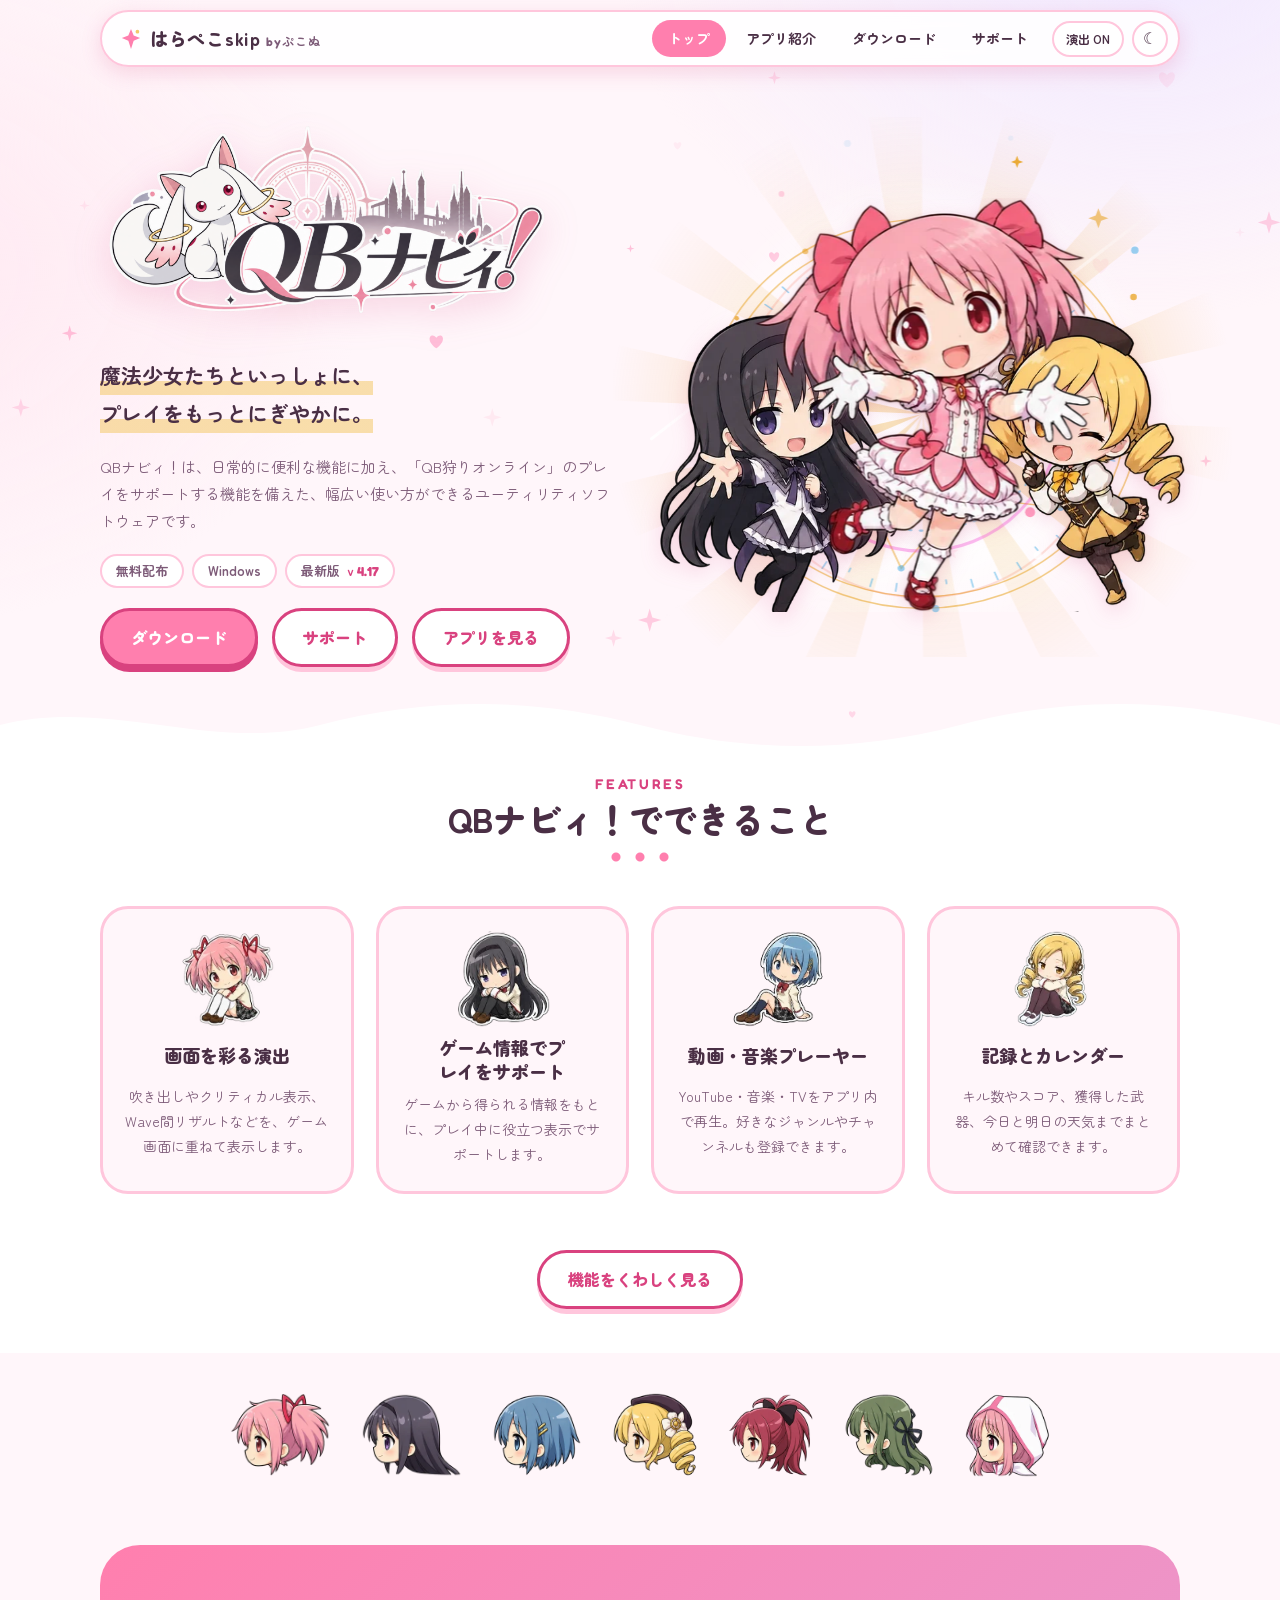
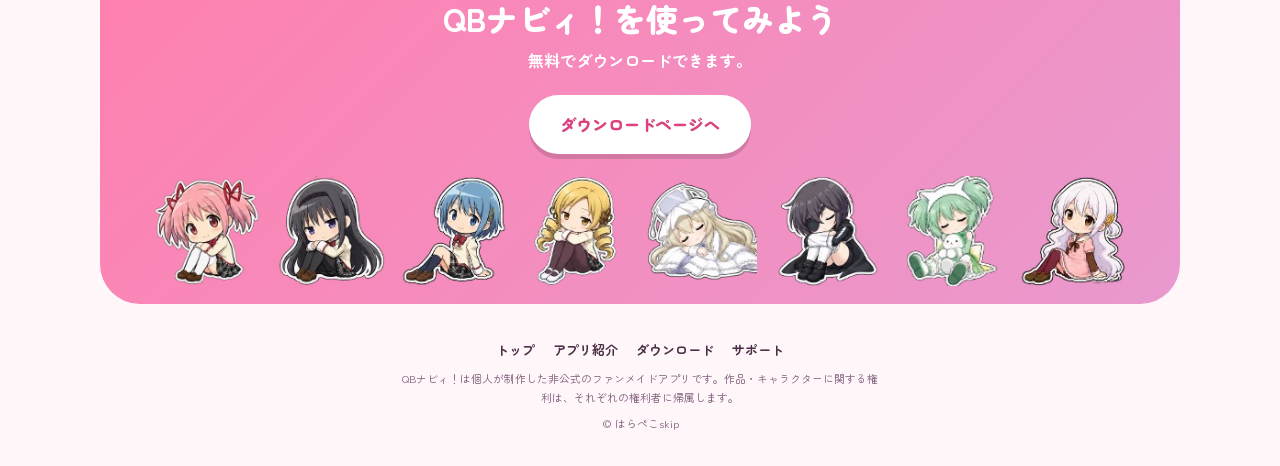
==== index.html @ 23e4e577 "Add files via upload" ====
<!doctype html>
<html lang="ja">
<head>
<meta charset="utf-8">
<meta name="viewport" content="width=device-width,initial-scale=1">
<title>QBナビィ！ | はらぺこskip</title>
<meta name="description" content="日常で便利な機能と「QB狩りオンライン」のプレイサポート機能を備えたユーティリティソフト「QBナビィ！」の紹介サイト。">
<link rel="preconnect" href="https://fonts.googleapis.com"><link rel="preconnect" href="https://fonts.gstatic.com" crossorigin><link href="https://fonts.googleapis.com/css2?family=Fredoka:wght@500;600&family=Zen+Maru+Gothic:wght@500;700;900&display=swap" rel="stylesheet">
<link rel="stylesheet" href="assets/css/style.css">
</head>
<body>
<canvas id="sparkles" aria-hidden="true"></canvas>
<header class="site-header">
  <a class="brand" href="index.html"><svg viewBox="0 0 24 24" aria-hidden="true"><path fill="#ff7fae" d="M12 1l2.9 7.1L22 11l-7.1 2.9L12 23l-2.9-9.1L2 11l7.1-2.9z"/><circle cx="19" cy="4" r="2" fill="#f3c969"/></svg><span>はらぺこskip <small>byぷこぬ</small></span></a>
  <nav class="site-nav" aria-label="メインメニュー">
    <a href="index.html" aria-current="page">トップ</a><a href="features.html">アプリ紹介</a><a href="download.html">ダウンロード</a><a href="support.html">サポート</a>
    <button class="motion-btn" type="button" aria-pressed="true">演出 ON</button><button class="theme-btn" type="button" aria-label="ダークモードにする">☾</button>
  </nav>
</header>
<div class="wrap">
<main>
<section class="hero">
  <div class="hero-copy">
    <h1 class="logo-h"><img class="hero-logo" src="assets/img/logo.png" alt="QBナビィ！" width="800" height="400"></h1>
    <p class="hero-lead"><span>魔法少女たちといっしょに、</span><br><span>プレイをもっとにぎやかに。</span></p>
    <p class="hero-sub">QBナビィ！は、日常的に便利な機能に加え、「QB狩りオンライン」のプレイをサポートする機能を備えた、幅広い使い方ができるユーティリティソフトウェアです。</p>
    <div class="badges"><span class="badge">無料配布</span><span class="badge">Windows</span><span class="badge">最新版 <b>ｖ4.17</b></span></div>
    <div class="btn-row">
      <a class="btn btn-primary" href="download.html">ダウンロード</a>
      <a class="btn btn-ghost" href="support.html">サポート</a>
      <a class="btn btn-ghost" href="features.html">アプリを見る</a>
    </div>
  </div>
  <div class="stage" aria-label="キャラクターをタップするとふきだしが出ます">
    <canvas id="stage-fx" aria-hidden="true"></canvas>
    <span class="bubble" role="status" aria-live="polite"></span>
    <button class="ch ch-l" type="button" aria-label="ふきだしを出す"><img src="assets/img/chars/homura_2.webp" alt=""></button>
    <button class="ch ch-r" type="button" aria-label="ふきだしを出す"><img src="assets/img/chars/mami_3.webp" alt=""></button>
    <button class="ch ch-main" type="button" aria-label="ふきだしを出す"><img src="assets/img/chars/madoka_1.webp" alt=""></button>
  </div>
</section>
<svg class="wave" viewBox="0 0 1440 56" preserveAspectRatio="none" aria-hidden="true"><path d="M0 30 C120 2 240 58 360 30 S600 2 720 30 S960 58 1080 30 S1320 2 1440 30 V56 H0 Z"/></svg>
<div class="band">
  <div class="sec-title" style="padding-top:20px"><span class="en">FEATURES</span><h2>QBナビィ！でできること</h2></div>
  <div class="pickup">
    <div class="pick"><img src="assets/img/chibi/madoka.webp" alt="" width="96" height="96"><h3>画面を彩る演出</h3><p>吹き出しやクリティカル表示、Wave間リザルトなどを、ゲーム画面に重ねて表示します。</p></div>
    <div class="pick"><img src="assets/img/chibi/homura.webp" alt="" width="96" height="96"><h3>ゲーム情報でプレイをサポート</h3><p>ゲームから得られる情報をもとに、プレイ中に役立つ表示でサポートします。</p></div>
    <div class="pick"><img src="assets/img/chibi/aosaya.webp" alt="" width="96" height="96"><h3>動画・音楽プレーヤー</h3><p>YouTube・音楽・TVをアプリ内で再生。好きなジャンルやチャンネルも登録できます。</p></div>
    <div class="pick"><img src="assets/img/chibi/mami.webp" alt="" width="96" height="96"><h3>記録とカレンダー</h3><p>キル数やスコア、獲得した武器、今日と明日の天気までまとめて確認できます。</p></div>
  </div>
  <p class="pick-note"><a class="btn btn-ghost" href="features.html">機能をくわしく見る</a></p>
</div>
<section class="faces" aria-label="キャラクター">
  <img src="assets/img/faces/face_01.webp" alt="" height="84"><img src="assets/img/faces/face_02.webp" alt="" height="84"><img src="assets/img/faces/face_03.webp" alt="" height="84"><img src="assets/img/faces/face_04.webp" alt="" height="84"><img src="assets/img/faces/face_05.webp" alt="" height="84"><img src="assets/img/faces/face_07.webp" alt="" height="84"><img src="assets/img/faces/face_12.webp" alt="" height="84">
</section>
<section class="cta">
  <h2>QBナビィ！を使ってみよう</h2>
  <p>無料でダウンロードできます。</p>
  <a class="btn" href="download.html">ダウンロードページへ</a>
  <div class="cta-row"><img src="assets/img/chibi/madoka.webp" alt=""><img src="assets/img/chibi/homura.webp" alt=""><img src="assets/img/chibi/aosaya.webp" alt=""><img src="assets/img/chibi/mami.webp" alt=""><img src="assets/img/chibi/oriko.webp" alt=""><img src="assets/img/chibi/kirika.webp" alt=""><img src="assets/img/chibi/yuma.webp" alt=""><img src="assets/img/chibi/nagisa.webp" alt=""></div>
</section>
</main>
</div>
<footer class="site-footer">
  <div class="f-nav"><a href="index.html">トップ</a><a href="features.html">アプリ紹介</a><a href="download.html">ダウンロード</a><a href="support.html">サポート</a></div>
  <small>QBナビィ！は個人が制作した非公式のファンメイドアプリです。作品・キャラクターに関する権利は、それぞれの権利者に帰属します。</small>
  <small>© はらぺこskip</small>
</footer>
<script src="assets/js/main.js"></script>
</body>
</html>
---- assets/css/style.css ----
/* ==========================================================
   はらぺこskip / QBナビィ！ 紹介サイト  共通スタイル
   色・フォントは :root のところでまとめて変更できます。
   レイアウト: 浮かぶ丸いナビ + 雲のような波形の区切り + ポップなカード
   ========================================================== */
:root {
  --bg: #fff6fa;
  --bg-2: #ffe8f1;
  --bg-3: #f1e9ff;
  --ink: #4a2f45;
  --ink-soft: #7d5b78;
  --pink: #ff7fae;
  --pink-deep: #d9427f;
  --lilac: #cdb9f5;
  --gold: #f3c969;
  --card: #ffffff;
  --line: #ffc6dc;
  --shadow: rgba(217, 66, 127, .18);
  --on-pink: #ffffff;
  --sparkle: #ff9cc4;
  --fx-a: #e8a21f;
  --fx-b: #46aee6;

  --font-main: "Zen Maru Gothic", "Hiragino Maru Gothic ProN", "Yu Gothic", "Meiryo", sans-serif;
  --font-deco: "Fredoka", "Zen Maru Gothic", sans-serif;
}
@media (prefers-color-scheme: dark) {
  :root:not([data-theme="light"]) {
    --bg: #241633; --bg-2: #301f44; --bg-3: #2a2050;
    --ink: #ffeaf4; --ink-soft: #d8b9d2;
    --pink: #ff8fba; --pink-deep: #ffa3c9; --lilac: #8d73d6; --gold: #f3c969;
    --card: #35224c; --line: #5d3b78; --shadow: rgba(0, 0, 0, .35);
    --on-pink: #3a1530; --sparkle: #ffc2dc; --fx-a: #ffd36b; --fx-b: #7fd0ff;
    color-scheme: dark;
  }
}
:root[data-theme="dark"] {
  --bg: #241633; --bg-2: #301f44; --bg-3: #2a2050;
  --ink: #ffeaf4; --ink-soft: #d8b9d2;
  --pink: #ff8fba; --pink-deep: #ffa3c9; --lilac: #8d73d6; --gold: #f3c969;
  --card: #35224c; --line: #5d3b78; --shadow: rgba(0, 0, 0, .35);
  --on-pink: #3a1530; --sparkle: #ffc2dc; --fx-a: #ffd36b; --fx-b: #7fd0ff;
  color-scheme: dark;
}

* { box-sizing: border-box; }
html { scroll-behavior: smooth; overflow-x: hidden; }
body {
  margin: 0;
  background: var(--bg);
  color: var(--ink);
  font-family: var(--font-main);
  font-size: 16px;
  line-height: 1.8;
  padding-left: max(16px, env(safe-area-inset-left, 0px));
  padding-right: max(16px, env(safe-area-inset-right, 0px));
  padding-block: 0;
  overflow-x: hidden;
}
body::before {
  content: ""; position: fixed; inset: 0; z-index: 0; pointer-events: none;
  background:
    radial-gradient(60vmax 40vmax at 90% -5%, var(--bg-3), transparent 70%),
    radial-gradient(55vmax 40vmax at -10% 30%, var(--bg-2), transparent 70%);
}
img { max-width: 100%; height: auto; display: block; }
a { color: var(--pink-deep); }
:focus-visible { outline: 3px solid var(--gold); outline-offset: 3px; border-radius: 8px; }
h1, h2, h3 { line-height: 1.35; text-wrap: balance; margin: 0; }
p { margin: 0; }

#sparkles { position: fixed; inset: 0; width: 100%; height: 100%; z-index: 0; pointer-events: none; }
.wrap { position: relative; z-index: 1; max-width: 1080px; margin-inline: auto; }

/* ---------- ヘッダー ---------- */
.site-header {
  position: sticky; top: calc(env(safe-area-inset-top, 0px) + 10px); z-index: 20;
  max-width: 1080px; margin: 10px auto 0;
  display: flex; align-items: center; gap: 12px; flex-wrap: wrap; justify-content: space-between;
  padding: 8px 10px 8px 18px;
  background: color-mix(in srgb, var(--card) 88%, transparent);
  backdrop-filter: blur(10px);
  border: 2px solid var(--line); border-radius: 999px;
  box-shadow: 0 6px 20px var(--shadow);
}
.brand { display: inline-flex; align-items: center; gap: 8px; text-decoration: none; color: var(--ink); font-weight: 900; font-size: 18px; letter-spacing: .04em; }
.brand svg { width: 22px; height: 22px; flex: none; }
.brand small { font-family: var(--font-deco); font-weight: 600; font-size: 12px; color: var(--ink-soft); letter-spacing: .08em; }
.site-nav { display: flex; align-items: center; gap: 4px; flex-wrap: wrap; }
.site-nav a {
  text-decoration: none; color: var(--ink); font-weight: 700; font-size: 14px;
  padding: 6px 16px; border-radius: 999px; transition: background .2s, color .2s;
}
.site-nav a:hover { background: var(--bg-2); }
.site-nav a[aria-current="page"] { background: var(--pink); color: var(--on-pink); }
.theme-btn {
  width: 36px; height: 36px; border-radius: 50%; border: 2px solid var(--line);
  background: var(--card); color: var(--ink); cursor: pointer; font-size: 16px; line-height: 1;
  display: grid; place-items: center; margin-left: 4px;
}
.theme-btn:hover { background: var(--bg-2); }

/* ---------- ボタン ---------- */
.btn {
  display: inline-flex; align-items: center; justify-content: center; gap: 8px;
  padding: 12px 28px; border-radius: 999px; font-weight: 900; font-size: 16px; text-decoration: none;
  border: 3px solid var(--pink-deep); cursor: pointer; font-family: inherit;
  transition: transform .15s, box-shadow .15s;
}
.btn:hover { transform: translateY(-2px); }
.btn:active { transform: translateY(1px); }
.btn-primary { background: var(--pink); color: var(--on-pink); box-shadow: 0 5px 0 var(--pink-deep); }
.btn-primary:hover { box-shadow: 0 7px 0 var(--pink-deep); }
.btn-ghost { background: var(--card); color: var(--pink-deep); box-shadow: 0 5px 0 var(--line); }
.btn-ghost:hover { box-shadow: 0 7px 0 var(--line); }
.btn-row { display: flex; gap: 14px; flex-wrap: wrap; }

/* ---------- 見出し ---------- */
.sec-title { text-align: center; margin-bottom: 36px; }
.sec-title .en { display: block; font-family: var(--font-deco); font-weight: 600; font-size: 14px; letter-spacing: .18em; color: var(--pink-deep); }
.sec-title h2 { font-size: clamp(24px, 4.5vw, 34px); font-weight: 900; }
.sec-title h2::after {
  content: ""; display: block; width: 72px; height: 10px; margin: 10px auto 0;
  background: radial-gradient(circle, var(--pink) 4px, transparent 5px) 0 50% / 24px 10px repeat-x;
}

/* ---------- トップ: ヒーロー ---------- */
.hero { display: grid; grid-template-columns: 1.05fr 1fr; gap: 24px; align-items: center; padding-block: 40px 28px; }
.hero-copy { min-width: 0; display: grid; gap: 20px; justify-items: start; }
.hero-logo { width: min(100%, 460px); animation: logo-in 1s cubic-bezier(.3, 1.4, .5, 1) both, bob 5s ease-in-out 1s infinite; filter: drop-shadow(0 10px 18px var(--shadow)); }
.hero-lead { font-size: clamp(17px, 2.4vw, 21px); font-weight: 700; }
.hero-lead span { display: inline-block; background: linear-gradient(transparent 62%, color-mix(in srgb, var(--gold) 55%, transparent) 62%); }
.hero-sub { color: var(--ink-soft); font-size: 15px; max-width: 34em; }
.badges { display: flex; gap: 8px; flex-wrap: wrap; }
.badge { font-size: 13px; font-weight: 700; padding: 3px 14px; border-radius: 999px; background: var(--card); border: 2px solid var(--line); color: var(--ink-soft); }
.badge b { color: var(--pink-deep); font-family: var(--font-deco); }

.stage { position: relative; min-width: 0; height: clamp(320px, 46vw, 450px); }
.stage::before {
  content: ""; position: absolute; inset: 0;
  background: radial-gradient(circle at 50% 56%, color-mix(in srgb, var(--card) 90%, transparent) 0 38%, transparent 68%);
}
#stage-fx { position: absolute; left: -10%; top: -10%; width: 120%; height: 120%; pointer-events: none; z-index: 0; }
.stage .ch {
  position: absolute; bottom: 0; z-index: 2; background: none; border: 0; padding: 0; cursor: pointer;
  transform-origin: 50% 100%;
  animation: pop .95s cubic-bezier(.3, 1.35, .5, 1) both, hop 3.6s ease-in-out infinite;
  filter: drop-shadow(0 6px 10px var(--shadow));
}
.stage .ch img { height: 100%; width: auto; max-width: none; }
.stage .ch:hover { filter: drop-shadow(0 6px 10px var(--shadow)) brightness(1.06); }
.ch-main { left: 50%; translate: -50% 0; height: 92%; z-index: 3; animation-delay: .15s, 1.4s; }
.ch-l    { left: -1%;  height: 66%; animation-delay: .5s, 1.75s; }
.ch-r    { right: -1%; height: 66%; animation-delay: .8s, 2.05s; }
.bubble {
  position: absolute; z-index: 5; left: 50%; top: 2%; transform: translate(-50%, 6px) scale(.9);
  background: var(--card); color: var(--ink); border: 3px solid var(--pink); border-radius: 22px;
  padding: 8px 18px; font-weight: 900; font-size: 15px; white-space: nowrap; opacity: 0;
  box-shadow: 0 6px 16px var(--shadow); transition: opacity .2s, transform .2s; pointer-events: none;
}
.bubble::after {
  content: ""; position: absolute; left: 50%; bottom: -12px; width: 16px; height: 16px; margin-left: -8px;
  background: var(--card); border-right: 3px solid var(--pink); border-bottom: 3px solid var(--pink); transform: rotate(45deg);
}
.bubble.show { opacity: 1; transform: translate(-50%, 0) scale(1); }

/* 波形の区切り */
.wave { display: block; width: 100vw; margin-inline: calc(50% - 50vw); height: 56px; position: relative; z-index: 1; }
.sr-only { position: absolute; width: 1px; height: 1px; overflow: hidden; clip: rect(0 0 0 0); white-space: nowrap; }
h1.logo-h { margin: 0; }
.wave path { fill: var(--card); }
.band { background: var(--card); position: relative; z-index: 1; margin-inline: calc(50% - 50vw); padding-inline: max(16px, calc(50vw - 540px)); }
.band.tint { background: var(--bg-2); }

/* ---------- トップ: できること ---------- */
.pickup { display: grid; grid-template-columns: repeat(auto-fit, minmax(230px, 1fr)); gap: 22px; padding-block: 8px 56px; }
.pick {
  background: var(--bg); border: 3px solid var(--line); border-radius: 28px; padding: 22px 20px 24px;
  display: grid; gap: 8px; justify-items: center; text-align: center; min-width: 0;
  transition: transform .2s, border-color .2s;
}
.pick:hover { transform: translateY(-4px) rotate(-.6deg); border-color: var(--pink); }
.pick img { height: 96px; width: auto; }
.pick h3 { font-size: 18px; font-weight: 900; }
.pick p { font-size: 14px; color: var(--ink-soft); }
.pick-note { text-align: center; padding-bottom: 44px; }

/* 顔アイコンの列 */
.faces { display: flex; flex-wrap: wrap; justify-content: center; gap: 14px 30px; padding-block: 40px 8px; }
.faces img { height: 84px; width: auto; transition: transform .2s; }
.faces img:hover { transform: scale(1.18) rotate(-4deg); }

/* CTA */
.cta {
  position: relative; text-align: center; padding: 52px 20px 18px; margin: 60px 0 0;
  background: linear-gradient(135deg, var(--pink), color-mix(in srgb, var(--pink) 55%, var(--lilac)));
  border-radius: 40px; padding-bottom: 18px; color: var(--on-pink); overflow: hidden; z-index: 1;
}
.cta h2 { font-size: clamp(22px, 4vw, 32px); font-weight: 900; }
.cta p { margin-top: 6px; font-weight: 700; }
.cta .btn { margin-top: 20px; background: var(--card); color: var(--pink-deep); border-color: var(--card); box-shadow: 0 5px 0 rgba(0,0,0,.14); }
.cta-row { display: flex; justify-content: center; align-items: flex-end; gap: clamp(2px, 1.5vw, 14px); margin-top: 22px; flex-wrap: nowrap; }
.cta-row img { height: clamp(58px, 11vw, 110px); width: auto; animation: hop 3s ease-in-out infinite; transform-origin: 50% 100%; }
.cta-row img:nth-child(2n) { animation-delay: -.8s; }
.cta-row img:nth-child(3n) { animation-delay: -1.6s; }

/* ---------- 下層ページ ---------- */
.page-head { text-align: center; padding-block: 64px 20px; display: grid; gap: 10px; justify-items: center; }
.page-head .en { font-family: var(--font-deco); font-weight: 600; letter-spacing: .2em; color: var(--pink-deep); font-size: 14px; }
.page-head h1 { font-size: clamp(28px, 6vw, 44px); font-weight: 900; }
.page-head p { color: var(--ink-soft); max-width: 36em; }
.chips { display: flex; flex-wrap: wrap; gap: 8px; justify-content: center; padding-bottom: 36px; }
.chips a { text-decoration: none; font-weight: 700; font-size: 14px; padding: 4px 16px; border-radius: 999px; background: var(--card); border: 2px solid var(--line); color: var(--ink); }
.chips a:hover { background: var(--pink); color: var(--on-pink); border-color: var(--pink); }

.feature { display: grid; grid-template-columns: 1fr 1fr; gap: 36px; align-items: center; padding-block: 36px; scroll-margin-top: 90px; }
.feature:nth-of-type(even) .shot { order: 2; }
.feature > * { min-width: 0; }
.shot {
  position: relative; background: var(--card); border: 3px solid var(--line); border-radius: 22px; overflow: visible;
  box-shadow: 0 10px 24px var(--shadow);
}
.shot-bar { display: flex; gap: 6px; padding: 10px 14px; background: var(--bg-2); border-radius: 19px 19px 0 0; border-bottom: 3px solid var(--line); }
.shot-bar i { width: 11px; height: 11px; border-radius: 50%; background: var(--pink); display: block; }
.shot-bar i:nth-child(2) { background: var(--gold); }
.shot-bar i:nth-child(3) { background: var(--lilac); }
.shot-body { aspect-ratio: 16 / 10; display: grid; place-items: center; text-align: center; color: var(--ink-soft); font-size: 14px; font-weight: 700;
  background: repeating-linear-gradient(45deg, transparent 0 14px, color-mix(in srgb, var(--pink) 10%, transparent) 14px 28px); border-radius: 0 0 19px 19px; padding: 10px; }
.shot-body img { width: 100%; height: 100%; object-fit: cover; border-radius: 0 0 19px 19px; }
.shot .peek { position: absolute; height: 120px; width: auto; right: -14px; top: -78px; transform: rotate(6deg); pointer-events: none; filter: drop-shadow(0 4px 6px var(--shadow)); }
.feature:nth-of-type(even) .shot .peek { right: auto; left: -14px; transform: rotate(-6deg); }
.f-tag { font-family: var(--font-deco); font-weight: 600; letter-spacing: .12em; font-size: 13px; color: var(--pink-deep); }
.feature h2 { font-size: clamp(22px, 3.6vw, 28px); font-weight: 900; margin: 2px 0 10px; }
.feature p { color: var(--ink-soft); }
.points { list-style: none; padding: 0; margin: 14px 0 0; display: grid; gap: 8px; }
.points li { position: relative; padding-left: 28px; font-size: 15px; font-weight: 700; }
.points li::before { content: ""; position: absolute; left: 2px; top: .55em; width: 14px; height: 14px; background: var(--pink); clip-path: polygon(50% 0, 62% 38%, 100% 50%, 62% 62%, 50% 100%, 38% 62%, 0 50%, 38% 38%); }

.spec { padding-block: 44px 20px; }
.spec-card { background: var(--card); border: 3px solid var(--line); border-radius: 28px; padding: 8px 24px; max-width: 720px; margin: 0 auto; }
.spec-row { display: grid; grid-template-columns: 9em 1fr; gap: 14px; padding: 14px 0; border-bottom: 2px dashed var(--line); }
.spec-row:last-child { border-bottom: 0; }
.spec-row dt { font-weight: 900; color: var(--pink-deep); }
.spec-row dd { margin: 0; min-width: 0; }

/* ---------- ダウンロード ---------- */
.dl-grid { display: grid; grid-template-columns: repeat(auto-fit, minmax(290px, 1fr)); gap: 26px; padding-bottom: 48px; }
.dl-card {
  position: relative; background: var(--card); border: 3px solid var(--line); border-radius: 30px;
  padding: 30px 26px 28px; display: grid; gap: 12px; align-content: start; min-width: 0; box-shadow: 0 10px 24px var(--shadow);
}
.dl-card.main { border-color: var(--pink); }
.dl-card .ribbon { position: absolute; top: -14px; left: 24px; background: var(--pink); color: var(--on-pink); font-weight: 900; font-size: 13px; padding: 2px 16px; border-radius: 999px; }
.dl-card .chibi { position: absolute; right: 16px; top: -46px; height: 96px; width: auto; animation: hop 3.4s ease-in-out infinite; transform-origin: 50% 100%; }
.dl-card h2 { font-size: 22px; font-weight: 900; }
.dl-meta { display: flex; flex-wrap: wrap; gap: 6px 16px; font-size: 14px; color: var(--ink-soft); font-weight: 700; }
.dl-meta b { color: var(--ink); }
.ph { background: color-mix(in srgb, var(--gold) 45%, transparent); padding: 0 6px; border-radius: 6px; }
.dl-card .btn { justify-self: start; margin-top: 6px; }

.steps { list-style: none; padding: 0; margin: 0 auto; display: grid; gap: 16px; max-width: 720px; counter-reset: s; }
.steps li { counter-increment: s; display: grid; grid-template-columns: 48px 1fr; gap: 16px; align-items: start; background: var(--bg); border: 3px solid var(--line); border-radius: 24px; padding: 16px 20px; }
.steps li::before { content: counter(s); width: 44px; height: 44px; border-radius: 50%; background: var(--pink); color: var(--on-pink); display: grid; place-items: center; font-family: var(--font-deco); font-weight: 600; font-size: 22px; }
.steps b { display: block; font-size: 17px; font-weight: 900; }
.steps span { color: var(--ink-soft); font-size: 14px; }
.faq { max-width: 720px; margin: 0 auto; display: grid; gap: 12px; padding-bottom: 20px; }
.faq details { background: var(--card); border: 3px solid var(--line); border-radius: 22px; padding: 4px 20px; }
.faq summary { cursor: pointer; font-weight: 900; padding: 12px 0; list-style: none; display: flex; justify-content: space-between; gap: 12px; }
.faq summary::-webkit-details-marker { display: none; }
.faq summary::after { content: "＋"; color: var(--pink-deep); }
.faq details[open] summary::after { content: "－"; }
.faq details p { padding: 0 0 14px; color: var(--ink-soft); font-size: 15px; }

/* ---------- フッター ---------- */
.site-footer { position: relative; z-index: 1; text-align: center; padding: 34px 0 calc(34px + env(safe-area-inset-bottom, 0px)); color: var(--ink-soft); font-size: 13px; display: grid; gap: 8px; }
.site-footer .f-nav { display: flex; gap: 18px; justify-content: center; flex-wrap: wrap; }
.site-footer .f-nav a { color: var(--ink); font-weight: 700; text-decoration: none; }
.site-footer .f-nav a:hover { color: var(--pink-deep); }
.site-footer small { display: block; max-width: 44em; margin-inline: auto; line-height: 1.7; }

/* ---------- アニメーション ---------- */
@keyframes pop { 0% { opacity: 0; transform: translateY(70px) scale(.5); } 55% { opacity: 1; transform: translateY(-16px) scale(1.06); } 100% { opacity: 1; transform: none; } }
@keyframes logo-in { 0% { opacity: 0; transform: translateY(-40px) scale(.8) rotate(-4deg); } 100% { opacity: 1; transform: none; } }
@keyframes bob { 0%, 100% { transform: translateY(0); } 50% { transform: translateY(-8px); } }
@keyframes hop { 0%, 100% { transform: translateY(0) scaleY(1); } 45% { transform: translateY(-10px) scaleY(1.02); } 60% { transform: translateY(0) scaleY(.97); } }
@keyframes spin { to { transform: rotate(360deg); } }
@keyframes slide { to { transform: translateX(calc(-1 * var(--shift, 50%))); } }
.view[hidden] { display: none !important; }

@media (max-width: 820px) {
  .hero { grid-template-columns: 1fr; padding-top: 24px; }
  .hero-copy { justify-items: center; text-align: center; }
  .badges, .btn-row { justify-content: center; }
  .feature { grid-template-columns: 1fr; gap: 28px; }
  .feature:nth-of-type(even) .shot { order: 0; }
  .site-header { border-radius: 28px; justify-content: center; padding: 8px 12px; }
  .spec-row { grid-template-columns: 1fr; gap: 2px; }
}
:root[data-motion="off"] *, :root[data-motion="off"] *::before, :root[data-motion="off"] *::after { animation: none !important; transition: none !important; scroll-behavior: auto !important; }
@media (prefers-reduced-motion: reduce) {
  :root:not([data-motion="on"]) *, :root:not([data-motion="on"]) *::before, :root:not([data-motion="on"]) *::after { animation: none !important; transition: none !important; scroll-behavior: auto !important; }
}
.motion-btn { height: 36px; padding: 0 12px; border-radius: 999px; border: 2px solid var(--line); background: var(--card); color: var(--ink); font: 700 12px var(--font-main); cursor: pointer; margin-left: 4px; }
.motion-btn:hover { background: var(--bg-2); }

/* ---------- 画面イメージの拡大 ---------- */
.feature h2 small { display: inline-block; font-size: .56em; font-weight: 700; color: var(--ink-soft); margin-left: .3em; }
.shot-body.has-img { padding: 0; aspect-ratio: auto; display: block; }
.zoom { position: relative; display: block; width: 100%; padding: 0; border: 0; background: none; cursor: zoom-in; border-radius: 0 0 19px 19px; overflow: hidden; }
.zoom img { width: 100%; height: auto; object-fit: contain; border-radius: 0; transition: transform .25s; }
.zoom:hover img { transform: scale(1.03); }
.zoom-hint { position: absolute; right: 10px; bottom: 10px; background: var(--pink); color: var(--on-pink); font: 900 12px var(--font-main); padding: 3px 12px; border-radius: 999px; box-shadow: 0 3px 8px var(--shadow); }
.lb { position: fixed; inset: 0; z-index: 100; display: grid; place-items: center; padding: 20px max(16px, env(safe-area-inset-left, 0px)); background: rgba(36, 22, 51, .84); cursor: zoom-out; animation: lb-in .2s both; }
.lb[hidden] { display: none; }
.lb img { max-width: min(96vw, 1240px); max-height: 86vh; width: auto; height: auto; background: repeating-linear-gradient(45deg, transparent 0 14px, color-mix(in srgb, var(--pink) 10%, transparent) 14px 28px) var(--card); border-radius: 18px; border: 4px solid var(--pink); box-shadow: 0 12px 40px rgba(0, 0, 0, .45); }
.lb-close { position: absolute; top: calc(12px + env(safe-area-inset-top, 0px)); right: 16px; width: 44px; height: 44px; border-radius: 50%; border: 3px solid var(--pink); background: var(--card); color: var(--ink); font-size: 22px; cursor: pointer; line-height: 1; }
@keyframes lb-in { from { opacity: 0; } to { opacity: 1; } }
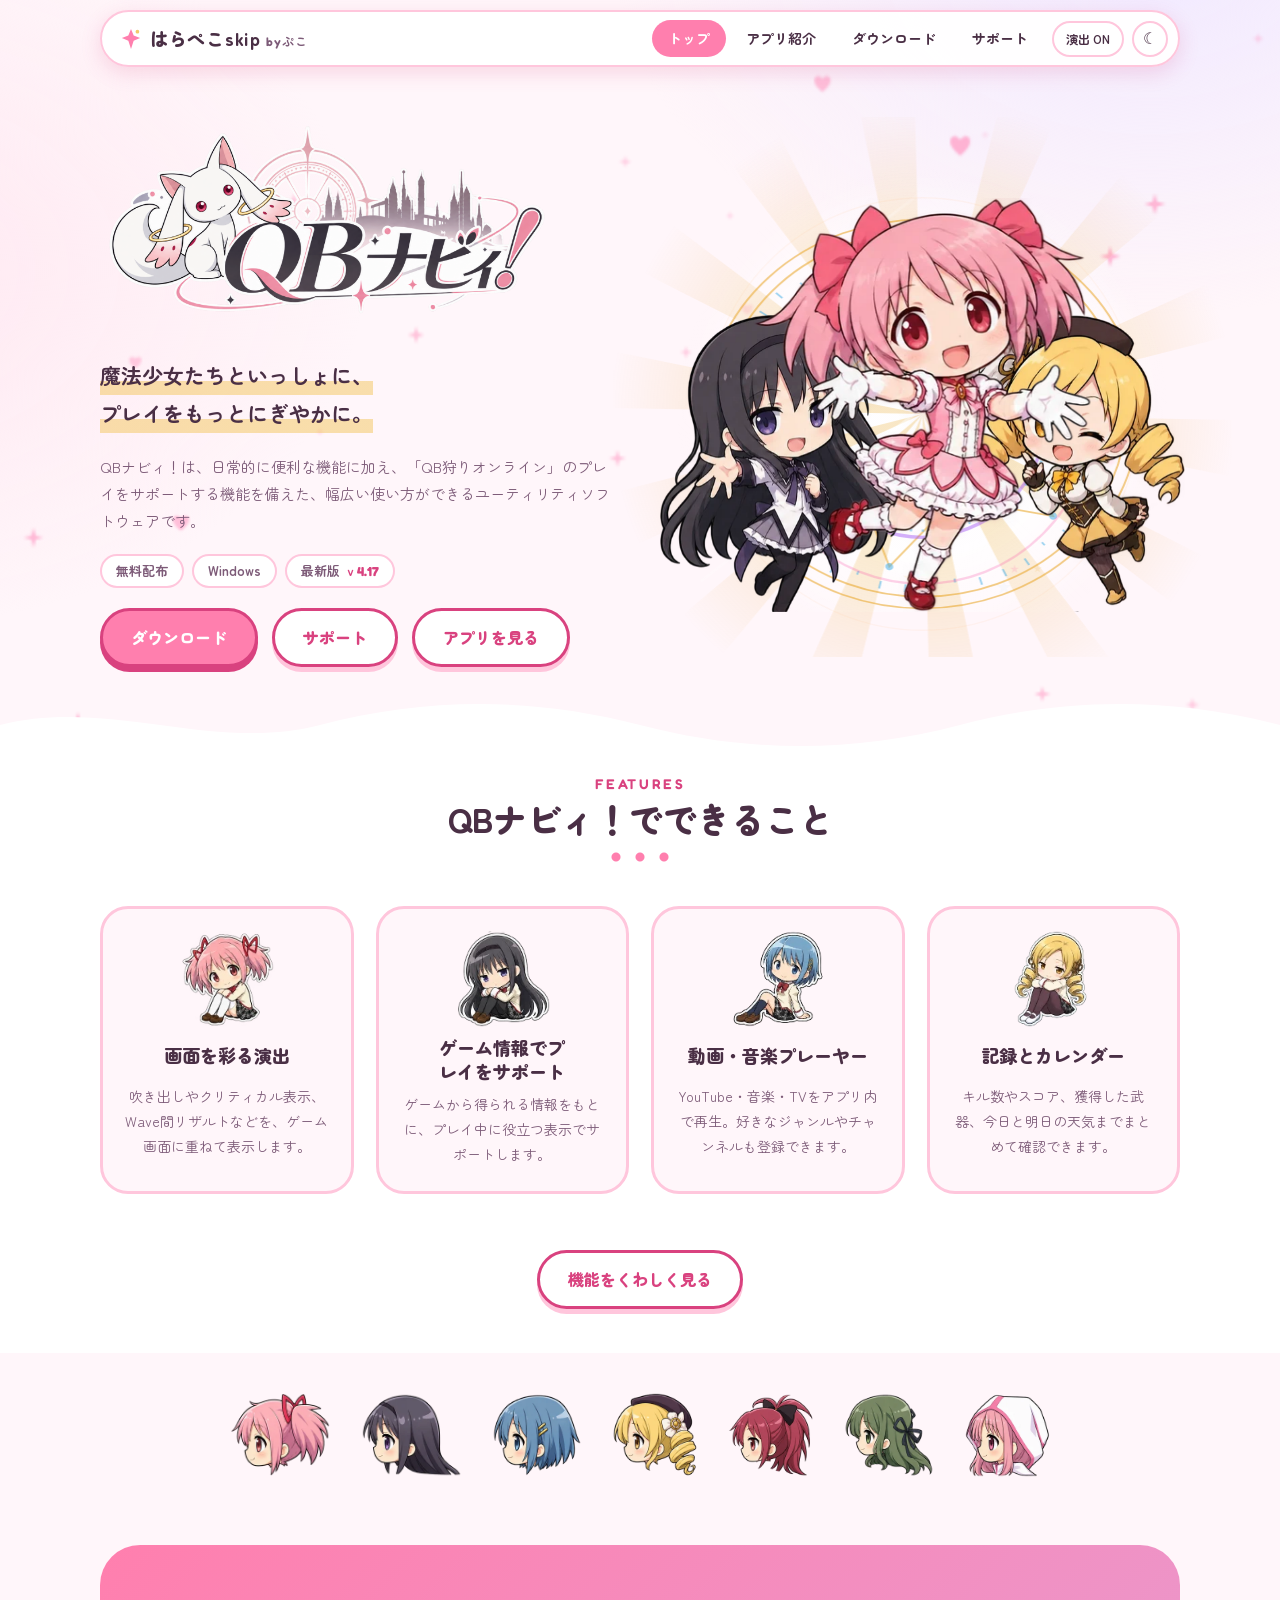
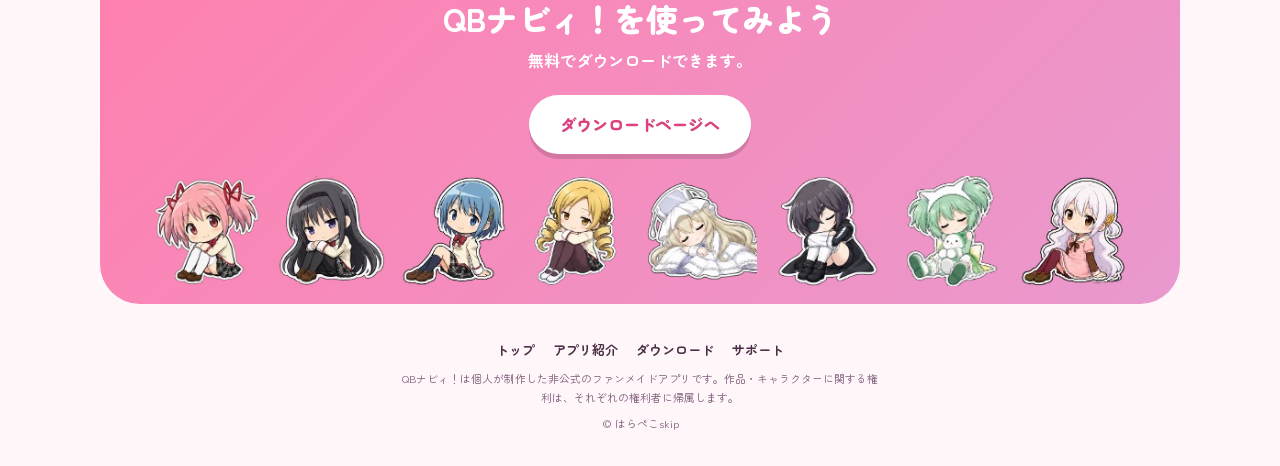
==== commit cfb576a3: "tes" ====
--- a/index.html
+++ b/index.html
@@ -11,7 +11,7 @@
 <body>
 <canvas id="sparkles" aria-hidden="true"></canvas>
 <header class="site-header">
-  <a class="brand" href="index.html"><svg viewBox="0 0 24 24" aria-hidden="true"><path fill="#ff7fae" d="M12 1l2.9 7.1L22 11l-7.1 2.9L12 23l-2.9-9.1L2 11l7.1-2.9z"/><circle cx="19" cy="4" r="2" fill="#f3c969"/></svg><span>はらぺこskip <small>byぷこぬ</small></span></a>
+  <a class="brand" href="index.html"><svg viewBox="0 0 24 24" aria-hidden="true"><path fill="#ff7fae" d="M12 1l2.9 7.1L22 11l-7.1 2.9L12 23l-2.9-9.1L2 11l7.1-2.9z"/><circle cx="19" cy="4" r="2" fill="#f3c969"/></svg><span>はらぺこskip <small>byぷこ</small></span></a>
   <nav class="site-nav" aria-label="メインメニュー">
     <a href="index.html" aria-current="page">トップ</a><a href="features.html">アプリ紹介</a><a href="download.html">ダウンロード</a><a href="support.html">サポート</a>
     <button class="motion-btn" type="button" aria-pressed="true">演出 ON</button><button class="theme-btn" type="button" aria-label="ダークモードにする">☾</button>
--- a/assets/css/style.css
+++ b/assets/css/style.css
@@ -78,8 +78,7 @@
   max-width: 1080px; margin: 10px auto 0;
   display: flex; align-items: center; gap: 12px; flex-wrap: wrap; justify-content: space-between;
   padding: 8px 10px 8px 18px;
-  background: color-mix(in srgb, var(--card) 88%, transparent);
-  backdrop-filter: blur(10px);
+  background: color-mix(in srgb, var(--card) 94%, transparent);
   border: 2px solid var(--line); border-radius: 999px;
   box-shadow: 0 6px 20px var(--shadow);
 }
@@ -127,7 +126,7 @@
 /* ---------- トップ: ヒーロー ---------- */
 .hero { display: grid; grid-template-columns: 1.05fr 1fr; gap: 24px; align-items: center; padding-block: 40px 28px; }
 .hero-copy { min-width: 0; display: grid; gap: 20px; justify-items: start; }
-.hero-logo { width: min(100%, 460px); animation: logo-in 1s cubic-bezier(.3, 1.4, .5, 1) both, bob 5s ease-in-out 1s infinite; filter: drop-shadow(0 10px 18px var(--shadow)); }
+.hero-logo { width: min(100%, 460px); animation: logo-in 1s cubic-bezier(.3, 1.4, .5, 1) both, bob 9s ease-in-out 1s infinite; }
 .hero-lead { font-size: clamp(17px, 2.4vw, 21px); font-weight: 700; }
 .hero-lead span { display: inline-block; background: linear-gradient(transparent 62%, color-mix(in srgb, var(--gold) 55%, transparent) 62%); }
 .hero-sub { color: var(--ink-soft); font-size: 15px; max-width: 34em; }
@@ -144,11 +143,10 @@
 .stage .ch {
   position: absolute; bottom: 0; z-index: 2; background: none; border: 0; padding: 0; cursor: pointer;
   transform-origin: 50% 100%;
-  animation: pop .95s cubic-bezier(.3, 1.35, .5, 1) both, hop 3.6s ease-in-out infinite;
-  filter: drop-shadow(0 6px 10px var(--shadow));
+  animation: pop .95s cubic-bezier(.3, 1.35, .5, 1) both, hop 7s ease-in-out infinite;
 }
 .stage .ch img { height: 100%; width: auto; max-width: none; }
-.stage .ch:hover { filter: drop-shadow(0 6px 10px var(--shadow)) brightness(1.06); }
+.stage .ch:hover { filter: brightness(1.06); }
 .ch-main { left: 50%; translate: -50% 0; height: 92%; z-index: 3; animation-delay: .15s, 1.4s; }
 .ch-l    { left: -1%;  height: 66%; animation-delay: .5s, 1.75s; }
 .ch-r    { right: -1%; height: 66%; animation-delay: .8s, 2.05s; }
@@ -200,7 +198,7 @@
 .cta p { margin-top: 6px; font-weight: 700; }
 .cta .btn { margin-top: 20px; background: var(--card); color: var(--pink-deep); border-color: var(--card); box-shadow: 0 5px 0 rgba(0,0,0,.14); }
 .cta-row { display: flex; justify-content: center; align-items: flex-end; gap: clamp(2px, 1.5vw, 14px); margin-top: 22px; flex-wrap: nowrap; }
-.cta-row img { height: clamp(58px, 11vw, 110px); width: auto; animation: hop 3s ease-in-out infinite; transform-origin: 50% 100%; }
+.cta-row img { height: clamp(58px, 11vw, 110px); width: auto; animation: hop 6s ease-in-out infinite; transform-origin: 50% 100%; }
 .cta-row img:nth-child(2n) { animation-delay: -.8s; }
 .cta-row img:nth-child(3n) { animation-delay: -1.6s; }
 
@@ -251,7 +249,7 @@
 }
 .dl-card.main { border-color: var(--pink); }
 .dl-card .ribbon { position: absolute; top: -14px; left: 24px; background: var(--pink); color: var(--on-pink); font-weight: 900; font-size: 13px; padding: 2px 16px; border-radius: 999px; }
-.dl-card .chibi { position: absolute; right: 16px; top: -46px; height: 96px; width: auto; animation: hop 3.4s ease-in-out infinite; transform-origin: 50% 100%; }
+.dl-card .chibi { position: absolute; right: 16px; top: -46px; height: 96px; width: auto; animation: hop 6.5s ease-in-out infinite; transform-origin: 50% 100%; }
 .dl-card h2 { font-size: 22px; font-weight: 900; }
 .dl-meta { display: flex; flex-wrap: wrap; gap: 6px 16px; font-size: 14px; color: var(--ink-soft); font-weight: 700; }
 .dl-meta b { color: var(--ink); }
@@ -281,8 +279,8 @@
 /* ---------- アニメーション ---------- */
 @keyframes pop { 0% { opacity: 0; transform: translateY(70px) scale(.5); } 55% { opacity: 1; transform: translateY(-16px) scale(1.06); } 100% { opacity: 1; transform: none; } }
 @keyframes logo-in { 0% { opacity: 0; transform: translateY(-40px) scale(.8) rotate(-4deg); } 100% { opacity: 1; transform: none; } }
-@keyframes bob { 0%, 100% { transform: translateY(0); } 50% { transform: translateY(-8px); } }
-@keyframes hop { 0%, 100% { transform: translateY(0) scaleY(1); } 45% { transform: translateY(-10px) scaleY(1.02); } 60% { transform: translateY(0) scaleY(.97); } }
+@keyframes bob { 0%, 50%, 100% { transform: translateY(0); } 25% { transform: translateY(-8px); } }
+@keyframes hop { 0%, 24%, 100% { transform: translateY(0) scaleY(1); } 11% { transform: translateY(-10px) scaleY(1.02); } 17% { transform: translateY(0) scaleY(.97); } }
 @keyframes spin { to { transform: rotate(360deg); } }
 @keyframes slide { to { transform: translateX(calc(-1 * var(--shift, 50%))); } }
 .view[hidden] { display: none !important; }
@@ -315,3 +313,81 @@
 .lb img { max-width: min(96vw, 1240px); max-height: 86vh; width: auto; height: auto; background: repeating-linear-gradient(45deg, transparent 0 14px, color-mix(in srgb, var(--pink) 10%, transparent) 14px 28px) var(--card); border-radius: 18px; border: 4px solid var(--pink); box-shadow: 0 12px 40px rgba(0, 0, 0, .45); }
 .lb-close { position: absolute; top: calc(12px + env(safe-area-inset-top, 0px)); right: 16px; width: 44px; height: 44px; border-radius: 50%; border: 3px solid var(--pink); background: var(--card); color: var(--ink); font-size: 22px; cursor: pointer; line-height: 1; }
 @keyframes lb-in { from { opacity: 0; } to { opacity: 1; } }
+
+/* ---------- サポート掲示板 ---------- */
+.notice {
+  max-width: 760px; margin: 6px auto 30px; padding: 10px 20px; text-align: center;
+  font-size: 14px; font-weight: 700; color: var(--ink-soft); line-height: 1.7;
+  background: color-mix(in srgb, var(--gold) 22%, var(--card)); border: 3px dashed color-mix(in srgb, var(--gold) 80%, var(--line)); border-radius: 22px;
+}
+.notice.admin { background: color-mix(in srgb, var(--pink) 18%, var(--card)); border-color: var(--pink); color: var(--ink); }
+.bbs { display: grid; grid-template-columns: minmax(280px, 360px) minmax(0, 1fr); gap: 28px; align-items: start; padding-bottom: 28px; }
+.bbs h2 { font-size: 20px; font-weight: 900; }
+.bbs-form {
+  position: sticky; top: 96px; display: grid; gap: 14px;
+  background: var(--card); border: 3px solid var(--pink); border-radius: 28px; padding: 22px 20px 18px; box-shadow: 0 10px 24px var(--shadow);
+}
+.bbs-form.is-admin { border-color: var(--gold); }
+.bbs-form label { display: grid; gap: 6px; font-weight: 900; font-size: 14px; color: var(--pink-deep); }
+.bbs-form input[type="text"], .bbs-form select, .bbs-form textarea {
+  width: 100%; font: 500 16px/1.6 var(--font-main); color: var(--ink);
+  background: var(--bg); border: 3px solid var(--line); border-radius: 16px; padding: 9px 14px;
+}
+.bbs-form textarea { resize: vertical; min-height: 140px; }
+.bbs-form input::placeholder, .bbs-form textarea::placeholder { color: color-mix(in srgb, var(--ink-soft) 70%, transparent); }
+.bbs-form input[type="text"]:focus, .bbs-form select:focus, .bbs-form textarea:focus { outline: none; border-color: var(--pink); box-shadow: 0 0 0 4px color-mix(in srgb, var(--pink) 25%, transparent); }
+.hp { position: absolute; left: -9999px; width: 1px; height: 1px; overflow: hidden; }
+.bbs-actions { display: flex; align-items: center; justify-content: space-between; gap: 12px; flex-wrap: wrap; }
+.bbs-actions .btn { padding: 10px 26px; }
+.bbs-actions .btn:disabled { opacity: .6; cursor: wait; transform: none; }
+.bbs-count { font: 600 13px var(--font-deco); color: var(--ink-soft); }
+.bbs-msg:empty { display: none; }
+.bbs-msg { font-size: 14px; font-weight: 700; color: var(--ink-soft); }
+.bbs-msg.err { color: var(--pink-deep); }
+.bbs-rules { margin: 0; padding: 10px 0 0 1.2em; border-top: 2px dashed var(--line); font-size: 13px; color: var(--ink-soft); display: grid; gap: 4px; }
+
+.bbs-list { min-width: 0; }
+.bbs-list-head { display: flex; align-items: center; justify-content: space-between; gap: 12px; margin-bottom: 14px; }
+.bbs-status { padding: 18px; text-align: center; font-weight: 700; color: var(--ink-soft); background: var(--card); border: 3px dashed var(--line); border-radius: 22px; margin-bottom: 14px; }
+.bbs-status[hidden] { display: none; }
+.post-list { display: grid; gap: 14px; }
+.post-list:empty { display: none; }
+.post { display: grid; grid-template-columns: 64px minmax(0, 1fr); gap: 14px; align-items: start; background: var(--card); border: 3px solid var(--line); border-radius: 24px; padding: 14px 18px; }
+.post.by-admin { border-color: var(--pink); background: color-mix(in srgb, var(--pink) 9%, var(--card)); }
+.post.new { animation: post-in .55s cubic-bezier(.3, 1.4, .5, 1) both; }
+.post .av { width: 64px; height: 64px; object-fit: contain; border-radius: 50%; background: var(--bg-2); border: 3px solid var(--line); padding: 2px; }
+.post.by-admin .av { border-color: var(--pink); }
+.post-top { display: flex; flex-wrap: wrap; align-items: center; gap: 2px 10px; font-size: 13px; color: var(--ink-soft); }
+.post-top b { color: var(--ink); font-size: 15px; font-weight: 900; overflow-wrap: anywhere; }
+.post p { margin-top: 4px; font-size: 15px; line-height: 1.85; white-space: pre-wrap; overflow-wrap: anywhere; }
+.tag { font-size: 12px; font-weight: 900; line-height: 1.7; padding: 0 10px; border-radius: 999px; color: var(--ink); background: var(--bg-2); border: 2px solid var(--line); }
+.tag[data-cat="質問"] { background: color-mix(in srgb, var(--fx-b) 22%, var(--card)); border-color: color-mix(in srgb, var(--fx-b) 55%, var(--card)); }
+.tag[data-cat="不具合"] { background: color-mix(in srgb, var(--pink) 22%, var(--card)); border-color: var(--pink); }
+.tag[data-cat="要望"] { background: color-mix(in srgb, var(--gold) 32%, var(--card)); border-color: var(--gold); }
+.tag[data-cat="その他"] { background: color-mix(in srgb, var(--lilac) 28%, var(--card)); border-color: var(--lilac); }
+.tag.sample { border-style: dashed; background: transparent; color: var(--ink-soft); }
+.tag.admin { background: var(--pink); border-color: var(--pink-deep); color: var(--on-pink); }
+.post .no { font-family: var(--font-deco); font-weight: 600; letter-spacing: .04em; }
+.btn-mini { font: 700 13px var(--font-main); padding: 2px 14px; border-radius: 999px; border: 2px solid var(--line); background: var(--card); color: var(--ink); cursor: pointer; }
+.btn-mini:hover { background: var(--bg-2); border-color: var(--pink); }
+.btn-mini:disabled { opacity: .6; cursor: wait; }
+.btn-mini.del { margin-left: auto; color: var(--pink-deep); }
+.bbs-more { display: grid; justify-items: center; margin-top: 18px; }
+.bbs-more .btn[hidden] { display: none; }
+.bbs-admin { display: grid; justify-items: center; margin-top: 26px; }
+.bbs-admin .btn-mini { font-size: 12px; opacity: .75; }
+.bbs-admin .btn-mini:hover { opacity: 1; }
+@keyframes post-in { 0% { opacity: 0; transform: translateY(-14px) scale(.96); } 100% { opacity: 1; transform: none; } }
+@media (max-width: 820px) {
+  .bbs { grid-template-columns: minmax(0, 1fr); }
+  .bbs-form { position: static; }
+}
+@media (max-width: 480px) {
+  .post { grid-template-columns: 48px minmax(0, 1fr); gap: 10px; padding: 12px 14px; }
+  .post .av { width: 48px; height: 48px; }
+}
+
+/* ---------- 演出(キラキラ・後光・魔法陣): main.js の canvas で描きます ---------- */
+#sparkles { display: none; }
+.sparkles { position: fixed; inset: 0; z-index: 0; pointer-events: none; overflow: hidden; }
+canvas.sparkles { width: 100%; height: 100%; }
